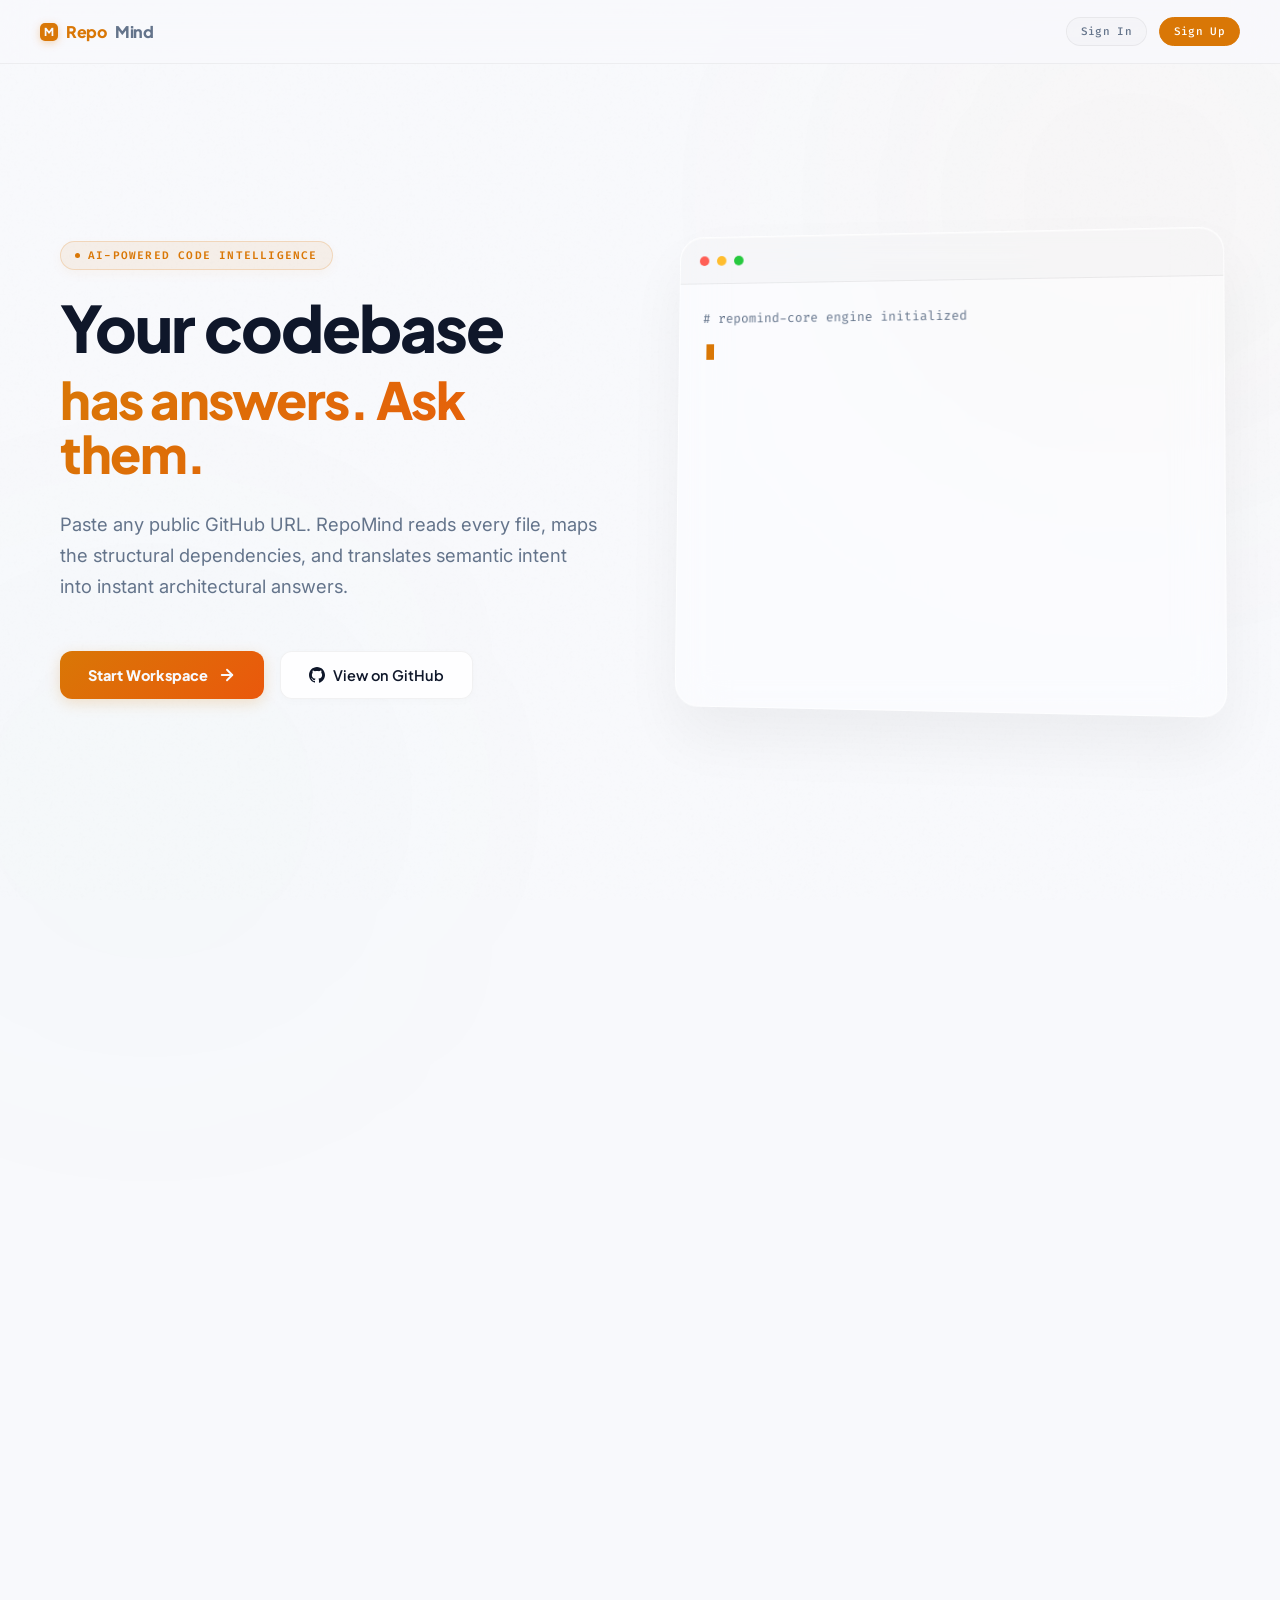
==== frontend/index.html @ 43e49ae8 "Initial RepoMind implementation commit" ====
<!DOCTYPE html>
<html lang="en">
<head>
  <meta charset="UTF-8" />
  <meta name="viewport" content="width=device-width, initial-scale=1.0" />
  <title>RepoMind — Codebase AI Workspace</title>
  <link rel="preconnect" href="https://fonts.googleapis.com" />
  <link rel="preconnect" href="https://fonts.gstatic.com" crossorigin />
  <link href="https://fonts.googleapis.com/css2?family=Plus+Jakarta+Sans:wght@500;600;700;800&family=Inter:wght@400;500;600&family=Fira+Code:wght@400;500&display=swap" rel="stylesheet" />
  <link rel="stylesheet" href="./static_files/index.css">
</head>
<body>

<div class="blob blob-1"></div>
<div class="blob blob-2"></div>
<div class="blob blob-3"></div>

<header>
  <a href="index.html" class="logo">
    <div class="logo-icon">M</div>
    Repo<span>Mind</span>
  </a>
  <div class="nav-pills" id="authNav"></div>
</header>

<section class="hero">
  <div class="hero-content">
    <div class="eyebrow"><span class="eyebrow-dot"></span> AI-Powered Code Intelligence</div>
    <h1 class="headline">Your codebase</h1>
    <div class="headline-sub">has answers. Ask them.</div>
    <p class="tagline">Paste any public GitHub URL. RepoMind reads every file, maps the structural dependencies, and translates semantic intent into instant architectural answers.</p>

    <div class="hero-actions">
      <a href="analyze.html" class="btn-gradient">
        Start Workspace
        <svg width="18" height="18" viewBox="0 0 24 24" fill="none" stroke="currentColor" stroke-width="2.5" stroke-linecap="round" stroke-linejoin="round">
          <line x1="5" y1="12" x2="19" y2="12"></line>
          <polyline points="12 5 19 12 12 19"></polyline>
        </svg>
      </a>
      <a href="https://github.com" target="_blank" class="btn-outline">
        <svg width="16" height="16" viewBox="0 0 24 24" fill="currentColor">
          <path d="M12 0C5.37 0 0 5.37 0 12c0 5.3 3.438 9.8 8.205 11.385.6.113.82-.258.82-.577 0-.285-.01-1.04-.015-2.04-3.338.724-4.042-1.61-4.042-1.61C4.422 18.07 3.633 17.7 3.633 17.7c-1.087-.744.084-.729.084-.729 1.205.084 1.838 1.236 1.838 1.236 1.07 1.835 2.809 1.305 3.495.998.108-.776.417-1.305.76-1.605-2.665-.3-5.466-1.332-5.466-5.93 0-1.31.465-2.38 1.235-3.22-.135-.303-.54-1.523.105-3.176 0 0 1.005-.322 3.3 1.23.96-.267 1.98-.399 3-.405 1.02.006 2.04.138 3 .405 2.28-1.552 3.285-1.23 3.285-1.23.645 1.653.24 2.873.12 3.176.765.84 1.23 1.91 1.23 3.22 0 4.61-2.805 5.625-5.475 5.92.42.36.81 1.096.81 2.22 0 1.606-.015 2.896-.015 3.286 0 .315.21.69.825.57C20.565 21.795 24 17.295 24 12c0-6.63-5.37-12-12-12"/>
        </svg>
        View on GitHub
      </a>
    </div>
  </div>

  <div class="hero-visual">
    <div class="glass-terminal">
      <div class="term-header">
        <div class="term-dot" style="background:#ff5f56"></div>
        <div class="term-dot" style="background:#ffbd2e"></div>
        <div class="term-dot" style="background:#27c93f"></div>
      </div>
      <div class="term-body" id="heroTerminalBody">
        <span class="typing-cursor"></span>
      </div>
    </div>
  </div>
</section>

<div class="stack-banner">
  <div class="stack-title">Engineered with modern infrastructure</div>
  <div class="stack-logos">
    <div class="stack-item"><span>🚀</span> FastAPI</div>
    <div class="stack-item"><span>⚛️</span> React / MERN</div>
    <div class="stack-item"><span>🎯</span> Qdrant Vectors</div>
    <div class="stack-item"><span>⚡</span> Groq Llama</div>
    <div class="stack-item"><span>✨</span> Google Gemini</div>
  </div>
</div>

<section class="bento-section">
  <div class="section-header">
    <h2 class="section-title">Deep code understanding.</h2>
    <p class="section-desc">RepoMind builds an Abstract Syntax Tree mapping of your logic, not just text matching. It understands how your full-stack app connects.</p>
  </div>
  
  <div class="bento-grid">
    <div class="bento-card bento-large">
      <div class="bento-icon">🏛️</div>
      <h3 class="bento-title">Architecture Mapping</h3>
      <p class="bento-text">Extract high-level design maps, structural layers, API schemas, and execution flow instantly. See how your routes interact with database models without reading a single file manually.</p>
    </div>
    <div class="bento-card">
      <div class="bento-icon">🔍</div>
      <h3 class="bento-title">Semantic Search</h3>
      <p class="bento-text">Query by logic or intent using natural language. Stop Ctrl+F-ing for variable names and start searching for functionality.</p>
    </div>
    <div class="bento-card">
      <div class="bento-icon">🔗</div>
      <h3 class="bento-title">Dependency Tracing</h3>
      <p class="bento-text">Map internal imports and third-party package linkages across complex monorepos automatically.</p>
    </div>
    <div class="bento-card bento-large">
      <div class="bento-icon">🛡️</div>
      <h3 class="bento-title">Security & Refactoring Audits</h3>
      <p class="bento-text">Instantly scan configuration settings, flag exposed secrets, and spot vulnerabilities or obsolete coding practices hidden deep in legacy files or utility functions.</p>
    </div>
  </div>
</section>

<section class="workflow">
  <div class="section-header" style="margin-bottom: 48px;">
    <h2 class="section-title">The Ingestion Pipeline</h2>
  </div>
  
  <div class="step-container">
    <div class="step">
      <div class="step-num">1</div>
      <div class="step-content">
        <h3 class="step-title">Paste URL & Clone</h3>
        <p class="step-desc">Enter any public GitHub repository. RepoMind instantly pulls the raw files, ignoring boilerplate and build artifacts, focusing purely on logic.</p>
      </div>
    </div>
    <div class="step">
      <div class="step-num">2</div>
      <div class="step-content">
        <h3 class="step-title">Chunking & Vectorization</h3>
        <p class="step-desc">The code is parsed into ~600-token chunks preserving function bounds, embedded using Gemini neural engines, and indexed into Qdrant.</p>
      </div>
    </div>
    <div class="step">
      <div class="step-num">3</div>
      <div class="step-content">
        <h3 class="step-title">Interactive Workspace</h3>
        <p class="step-desc">Enter the Dossier console. Ask questions and get cited responses referencing exact files and code blocks mapped across the network.</p>
      </div>
    </div>
  </div>
</section>

<section class="cta-section">
  <div class="cta-card">
    <h2>Ready to master any codebase?</h2>
    <p>Drop a GitHub URL and start asking. No setup, no complex API key configs needed. Just pure semantic intelligence.</p>
    <a href="analyze.html" class="btn-gradient" style="padding: 16px 36px; font-size: 16px;">
      Initialize Workspace
    </a>
  </div>
</section>

<footer>
  <div class="footer-logo">Repo<span>Mind</span></div>
  <div class="footer-links">
    <a href="privacy.html" style="color: inherit; text-decoration: none; transition: color 0.15s;" onmouseover="this.style.color='var(--amber)'" onmouseout="this.style.color='inherit'">Privacy Policy</a>
    <a href="terms.html" style="color: inherit; text-decoration: none; transition: color 0.15s;" onmouseover="this.style.color='var(--amber)'" onmouseout="this.style.color='inherit'">Terms of Service</a>
    <a href="https://github.com" target="_blank" style="color: inherit; text-decoration: none; transition: color 0.15s;" onmouseover="this.style.color='var(--amber)'" onmouseout="this.style.color='inherit'">GitHub</a>
  </div>
</footer>

<script src="./static_files/index.js"></script>

</body>
</html>
---- frontend/static_files/index.css ----
/* ── Day Theme Design Tokens ── */
*,
*::before,
*::after {
  box-sizing: border-box;
  margin: 0;
  padding: 0;
}

:root {
  --bg: #f8f9fc;
  --surface: rgba(255, 255, 255, 0.65);
  --surface2: rgba(255, 255, 255, 0.85);
  --border: rgba(0, 0, 0, 0.05);
  --border-light: rgba(255, 255, 255, 0.85);
  --amber: #d97706;
  --amber-dim: rgba(217, 119, 6, 0.08);
  --amber-glow: rgba(217, 119, 6, 0.15);
  --green: #059669;
  --red: #dc2626;
  --text: #0f172a;
  --muted: #64748b;

  --mono: "Fira Code", monospace;
  --sans: "Plus Jakarta Sans", sans-serif;
  --body-font: "Inter", sans-serif;
}

html,
body {
  height: 100%;
  background: var(--bg);
  color: var(--text);
  font-family: var(--body-font);
  -webkit-font-smoothing: antialiased;
  overflow-x: hidden;
  scroll-behavior: smooth;
}

/* ── Noise grain overlay ── */
body::before {
  content: "";
  position: fixed;
  inset: 0;
  z-index: 0;
  pointer-events: none;
  background-image: url("data:image/svg+xml,%3Csvg viewBox='0 0 256 256' xmlns='http://www.w3.org/2000/svg'%3E%3Cfilter id='noise'%3E%3CfeTurbulence type='fractalNoise' baseFrequency='0.9' numOctaves='4' stitchTiles='stitch'/%3E%3C/filter%3E%3Crect width='100%25' height='100%25' filter='url(%23noise)' opacity='0.03'/%3E%3C/svg%3E");
  opacity: 0.5;
}

/* ── Glow blobs ── */
.blob {
  position: fixed;
  border-radius: 50%;
  filter: blur(140px);
  pointer-events: none;
  z-index: 0;
}
.blob-1 {
  width: 600px;
  height: 600px;
  background: radial-gradient(
    circle,
    rgba(217, 119, 6, 0.06) 0%,
    transparent 70%
  );
  top: -100px;
  right: -150px;
}
.blob-2 {
  width: 500px;
  height: 500px;
  background: radial-gradient(
    circle,
    rgba(5, 150, 105, 0.05) 0%,
    transparent 70%
  );
  bottom: -150px;
  left: -100px;
}
.blob-3 {
  width: 400px;
  height: 400px;
  background: radial-gradient(circle, rgba(2ea580c, 0.04) 0%, transparent 70%);
  top: 40%;
  left: 30%;
}

/* ── Header ── */
header {
  position: fixed;
  top: 0;
  left: 0;
  right: 0;
  z-index: 100;
  display: flex;
  align-items: center;
  justify-content: space-between;
  padding: 0 40px;
  height: 64px;
  border-bottom: 1px solid var(--border);
  background: rgba(248, 249, 252, 0.75);
  backdrop-filter: blur(20px);
  -webkit-backdrop-filter: blur(20px);
}
.logo {
  font-family: var(--sans);
  font-size: 16px;
  font-weight: 800;
  color: var(--amber);
  letter-spacing: -0.3px;
  display: flex;
  align-items: center;
  gap: 8px;
  text-decoration: none;
}
.logo span {
  color: var(--muted);
}
.logo-icon {
  width: 18px;
  height: 18px;
  border-radius: 5px;
  background: var(--amber);
  display: flex;
  align-items: center;
  justify-content: center;
  color: #f8f9fc;
  font-weight: 800;
  font-size: 11px;
  box-shadow: 0 2px 8px rgba(217, 119, 6, 0.3);
}
.nav-pills {
  display: flex;
  gap: 12px;
  align-items: center;
}
.npill {
  font-family: var(--mono);
  font-size: 11px;
  color: var(--muted);
  background: rgba(0, 0, 0, 0.015);
  border: 1px solid var(--border);
  padding: 6px 14px;
  border-radius: 20px;
  letter-spacing: 0.3px;
  transition: all 0.2s cubic-bezier(0.4, 0, 0.2, 1);
  cursor: pointer;
  text-decoration: none;
  font-weight: 500;
}
.npill:hover {
  color: var(--text);
  border-color: var(--amber);
  background: var(--amber-dim);
  transform: translateY(-1px);
  box-shadow: 0 2px 8px rgba(217, 119, 6, 0.08);
}
.npill:active {
  transform: translateY(0);
}

/* ── Common Typography & Components ── */
.eyebrow {
  display: inline-flex;
  align-items: center;
  gap: 8px;
  font-family: var(--mono);
  font-size: 11px;
  color: var(--amber);
  letter-spacing: 1.2px;
  text-transform: uppercase;
  background: var(--amber-dim);
  border: 1px solid rgba(217, 119, 6, 0.2);
  padding: 6px 14px;
  border-radius: 20px;
  margin-bottom: 24px;
  font-weight: 600;
  box-shadow: 0 4px 12px rgba(217, 119, 6, 0.05);
  transition: transform 0.2s ease;
}
.eyebrow:hover {
  transform: scale(1.02);
}
.eyebrow-dot {
  width: 5px;
  height: 5px;
  border-radius: 50%;
  background: var(--amber);
  animation: pulse 1.4s ease-in-out infinite;
}
@keyframes pulse {
  0%,
  100% {
    opacity: 1;
  }
  50% {
    opacity: 0.3;
  }
}

.btn-gradient {
  display: inline-flex;
  align-items: center;
  justify-content: center;
  gap: 10px;
  background: linear-gradient(135deg, var(--amber) 0%, #ea580c 100%);
  color: #f8f9fc;
  border: none;
  border-radius: 12px;
  font-family: var(--sans);
  font-size: 14.5px;
  font-weight: 800;
  padding: 14px 28px;
  cursor: pointer;
  transition: all 0.2s cubic-bezier(0.16, 1, 0.3, 1);
  box-shadow: 0 4px 15px rgba(217, 119, 6, 0.2);
  text-decoration: none;
}
.btn-gradient:hover {
  transform: translateY(-2px);
  box-shadow: 0 8px 25px rgba(217, 119, 6, 0.3);
}
.btn-gradient:active {
  transform: scale(0.97);
}

.btn-outline {
  display: inline-flex;
  align-items: center;
  justify-content: center;
  gap: 8px;
  background: var(--surface2);
  color: var(--text);
  border: 1px solid var(--border);
  border-radius: 12px;
  font-family: var(--sans);
  font-size: 14.5px;
  font-weight: 600;
  padding: 14px 28px;
  cursor: pointer;
  transition: all 0.2s cubic-bezier(0.16, 1, 0.3, 1);
  text-decoration: none;
  box-shadow: 0 2px 10px rgba(0, 0, 0, 0.02);
}
.btn-outline:hover {
  background: #fff;
  border-color: rgba(217, 119, 6, 0.2);
  box-shadow: 0 4px 15px rgba(217, 119, 6, 0.05);
  transform: translateY(-2px);
}
.btn-outline:active {
  transform: scale(0.97);
}

/* ── Split Hero Section ── */
.hero {
  position: relative;
  z-index: 10;
  min-height: 100vh;
  display: grid;
  grid-template-columns: 1fr 1fr;
  align-items: center;
  gap: 60px;
  padding: 120px 60px 80px;
  max-width: 1400px;
  margin: 0 auto;
}
.hero-content {
  display: flex;
  flex-direction: column;
  align-items: flex-start;
}

.headline {
  font-family: var(--sans);
  font-size: clamp(3rem, 5vw, 4.5rem);
  font-weight: 800;
  line-height: 1.05;
  letter-spacing: -2px;
  margin-bottom: 12px;
  color: var(--text);
}
.headline-sub {
  font-family: var(--sans);
  font-size: clamp(2.5rem, 4vw, 3.8rem);
  font-weight: 800;
  line-height: 1.05;
  letter-spacing: -1.5px;
  color: transparent;
  background: linear-gradient(135deg, var(--amber) 0%, #ea580c 100%);
  -webkit-background-clip: text;
  background-clip: text;
  margin-bottom: 28px;
}
.tagline {
  font-size: clamp(1rem, 1.5vw, 1.15rem);
  color: var(--muted);
  font-weight: 400;
  line-height: 1.7;
  margin-bottom: 48px;
  max-width: 540px;
}
.hero-actions {
  display: flex;
  gap: 16px;
  flex-wrap: wrap;
}

/* Animated Terminal Visual in Hero */
.hero-visual {
  position: relative;
  w-width: 100%;
  height: 480px;
  perspective: 1000px;
}
.glass-terminal {
  width: 100%;
  height: 100%;
  background: rgba(255, 255, 255, 0.4);
  backdrop-filter: blur(24px) saturate(180%);
  -webkit-backdrop-filter: blur(24px);
  border: 1px solid rgba(255, 255, 255, 0.6);
  border-radius: 24px;
  box-shadow:
    0 30px 60px rgba(0, 0, 0, 0.05),
    inset 0 1px 0 rgba(255, 255, 255, 0.9);
  display: flex;
  flex-direction: column;
  overflow: hidden;
  transform: rotateY(-5deg) rotateX(2deg);
  transition: transform 0.5s ease;
  animation: float 6s ease-in-out infinite;
}
.glass-terminal:hover {
  transform: rotateY(0deg) rotateX(0deg);
}
@keyframes float {
  0%,
  100% {
    transform: translateY(0) rotateY(-5deg) rotateX(2deg);
  }
  50% {
    transform: translateY(-15px) rotateY(-3deg) rotateX(1deg);
  }
}

.term-header {
  height: 48px;
  background: rgba(0, 0, 0, 0.02);
  border-bottom: 1px solid var(--border);
  display: flex;
  align-items: center;
  padding: 0 20px;
  gap: 8px;
}
.term-dot {
  width: 10px;
  height: 10px;
  border-radius: 50%;
}
.term-body {
  padding: 24px;
  font-family: var(--mono);
  font-size: 13px;
  color: var(--text);
  line-height: 1.8;
}
.code-comment {
  color: var(--muted);
}
.code-keyword {
  color: var(--amber);
  font-weight: 600;
}
.code-string {
  color: var(--green);
}
.code-func {
  color: #0284c7;
}
.typing-cursor {
  display: inline-block;
  width: 8px;
  height: 16px;
  background: var(--amber);
  vertical-align: middle;
  animation: blink 1s step-end infinite;
  margin-left: 4px;
}
@keyframes blink {
  50% {
    opacity: 0;
  }
}

/* ── Tech Stack Banner ── */
.stack-banner {
  position: relative;
  z-index: 10;
  border-top: 1px solid var(--border);
  border-bottom: 1px solid var(--border);
  background: rgba(255, 255, 255, 0.3);
  padding: 32px 0;
  display: flex;
  flex-direction: column;
  align-items: center;
}
.stack-title {
  font-family: var(--mono);
  font-size: 10px;
  color: var(--muted);
  text-transform: uppercase;
  letter-spacing: 2px;
  margin-bottom: 20px;
}
.stack-logos {
  display: flex;
  gap: 40px;
  align-items: center;
  opacity: 0.6;
  filter: grayscale(100%);
  transition: all 0.3s;
  flex-wrap: wrap;
  justify-content: center;
}
.stack-logos:hover {
  opacity: 1;
  filter: grayscale(0%);
}
.stack-item {
  font-family: var(--sans);
  font-size: 14px;
  font-weight: 700;
  color: var(--text);
  display: flex;
  align-items: center;
  gap: 8px;
}

/* ── Bento Box Features ── */
.bento-section {
  position: relative;
  z-index: 10;
  padding: 120px 40px;
  max-width: 1200px;
  margin: 0 auto;
}
.section-header {
  text-align: center;
  margin-bottom: 64px;
}
.section-title {
  font-family: var(--sans);
  font-size: clamp(2rem, 3.5vw, 2.8rem);
  font-weight: 800;
  letter-spacing: -1px;
  color: var(--text);
  margin-bottom: 16px;
}
.section-desc {
  font-size: 15px;
  color: var(--muted);
  max-width: 600px;
  margin: 0 auto;
  line-height: 1.6;
}

.bento-grid {
  display: grid;
  grid-template-columns: repeat(3, 1fr);
  grid-auto-rows: 260px;
  gap: 20px;
}
.bento-card {
  background: var(--surface);
  backdrop-filter: blur(20px);
  border: 1px solid var(--border);
  border-top-color: rgba(255, 255, 255, 0.9);
  border-radius: 24px;
  padding: 32px;
  display: flex;
  flex-direction: column;
  justify-content: flex-end;
  position: relative;
  overflow: hidden;
  transition:
    transform 0.3s,
    box-shadow 0.3s,
    border-color 0.3s;
  box-shadow: 0 10px 30px rgba(0, 0, 0, 0.02);
}
.bento-card:hover {
  transform: translateY(-4px);
  box-shadow: 0 20px 40px rgba(217, 119, 6, 0.06);
  border-color: rgba(217, 119, 6, 0.2);
}
.bento-card::before {
  content: "";
  position: absolute;
  top: 0;
  left: 0;
  right: 0;
  height: 100px;
  background: linear-gradient(
    180deg,
    rgba(217, 119, 6, 0.05) 0%,
    transparent 100%
  );
  opacity: 0;
  transition: opacity 0.3s;
}
.bento-card:hover::before {
  opacity: 1;
}

.bento-icon {
  position: absolute;
  top: 32px;
  left: 32px;
  width: 48px;
  height: 48px;
  border-radius: 12px;
  background: #fff;
  border: 1px solid var(--border);
  display: flex;
  align-items: center;
  justify-content: center;
  font-size: 20px;
  box-shadow: 0 4px 12px rgba(0, 0, 0, 0.03);
  color: var(--amber);
}
.bento-title {
  font-family: var(--sans);
  font-size: 18px;
  font-weight: 800;
  color: var(--text);
  margin-bottom: 8px;
}
.bento-text {
  font-size: 13.5px;
  color: var(--muted);
  line-height: 1.6;
}

.bento-large {
  grid-column: span 2;
}

/* ── How it Works Workflow ── */
.workflow {
  position: relative;
  z-index: 10;
  padding: 80px 40px;
  max-width: 1000px;
  margin: 0 auto;
  background: linear-gradient(
    180deg,
    transparent,
    rgba(255, 255, 255, 0.4) 50%,
    transparent
  );
}
.step-container {
  display: flex;
  flex-direction: column;
  gap: 24px;
  position: relative;
}
.step-container::before {
  content: "";
  position: absolute;
  left: 32px;
  top: 10px;
  bottom: 10px;
  width: 2px;
  background: var(--border);
}
.step {
  display: flex;
  gap: 32px;
  align-items: flex-start;
  position: relative;
}
.step-num {
  width: 64px;
  height: 64px;
  border-radius: 16px;
  background: #fff;
  border: 1px solid var(--border);
  display: flex;
  align-items: center;
  justify-content: center;
  font-family: var(--mono);
  font-size: 18px;
  font-weight: 700;
  color: var(--amber);
  box-shadow: 0 8px 20px rgba(217, 119, 6, 0.05);
  z-index: 2;
  flex-shrink: 0;
}
.step-content {
  background: var(--surface2);
  padding: 32px;
  border-radius: 20px;
  border: 1px solid var(--border);
  flex: 1;
  box-shadow: 0 4px 15px rgba(0, 0, 0, 0.02);
}
.step-title {
  font-family: var(--sans);
  font-size: 18px;
  font-weight: 800;
  color: var(--text);
  margin-bottom: 8px;
}
.step-desc {
  font-size: 14px;
  color: var(--muted);
  line-height: 1.6;
}

/* ── Massive CTA ── */
.cta-section {
  position: relative;
  z-index: 10;
  padding: 120px 40px;
  text-align: center;
}
.cta-card {
  max-width: 800px;
  margin: 0 auto;
  background: rgba(255, 255, 255, 0.7);
  backdrop-filter: blur(30px) saturate(200%);
  border: 1px solid rgba(255, 255, 255, 0.8);
  border-radius: 32px;
  padding: 80px 40px;
  box-shadow:
    0 40px 100px rgba(217, 119, 6, 0.08),
    inset 0 2px 0 rgba(255, 255, 255, 1);
}
.cta-card h2 {
  font-family: var(--sans);
  font-size: clamp(2.2rem, 4vw, 3rem);
  font-weight: 800;
  letter-spacing: -1px;
  margin-bottom: 24px;
  color: var(--text);
}
.cta-card p {
  font-size: 16px;
  color: var(--muted);
  margin-bottom: 40px;
  max-width: 500px;
  margin-left: auto;
  margin-right: auto;
}

/* ── Footer ── */
footer {
  position: relative;
  z-index: 10;
  border-top: 1px solid var(--border);
  padding: 32px 60px;
  display: flex;
  align-items: center;
  justify-content: space-between;
  background: rgba(255, 255, 255, 0.4);
}
.footer-logo {
  font-family: var(--sans);
  font-size: 14px;
  font-weight: 800;
  color: var(--muted);
}
.footer-logo span {
  color: var(--amber);
}
.footer-links {
  display: flex;
  gap: 24px;
  font-family: var(--mono);
  font-size: 11px;
  color: var(--muted);
}

@media (max-width: 1024px) {
  .hero {
    grid-template-columns: 1fr;
    padding-top: 140px;
    text-align: center;
    gap: 40px;
  }
  .hero-content {
    align-items: center;
  }
  .tagline {
    margin: 0 auto 40px;
  }
  .hero-visual {
    height: 350px;
  }
  .bento-grid {
    grid-template-columns: 1fr 1fr;
  }
  .bento-large {
    grid-column: span 2;
  }
}
@media (max-width: 768px) {
  header {
    padding: 0 20px;
  }
  .nav-pills .npill:not(:last-child) {
    display: none;
  } /* Hide all but auth button on mobile */
  .bento-grid {
    grid-template-columns: 1fr;
  }
  .bento-large {
    grid-column: span 1;
  }
  .step {
    flex-direction: column;
    gap: 16px;
  }
  .step-container::before {
    left: 32px;
  }
  footer {
    flex-direction: column;
    gap: 16px;
    text-align: center;
    padding: 32px 20px;
  }
}
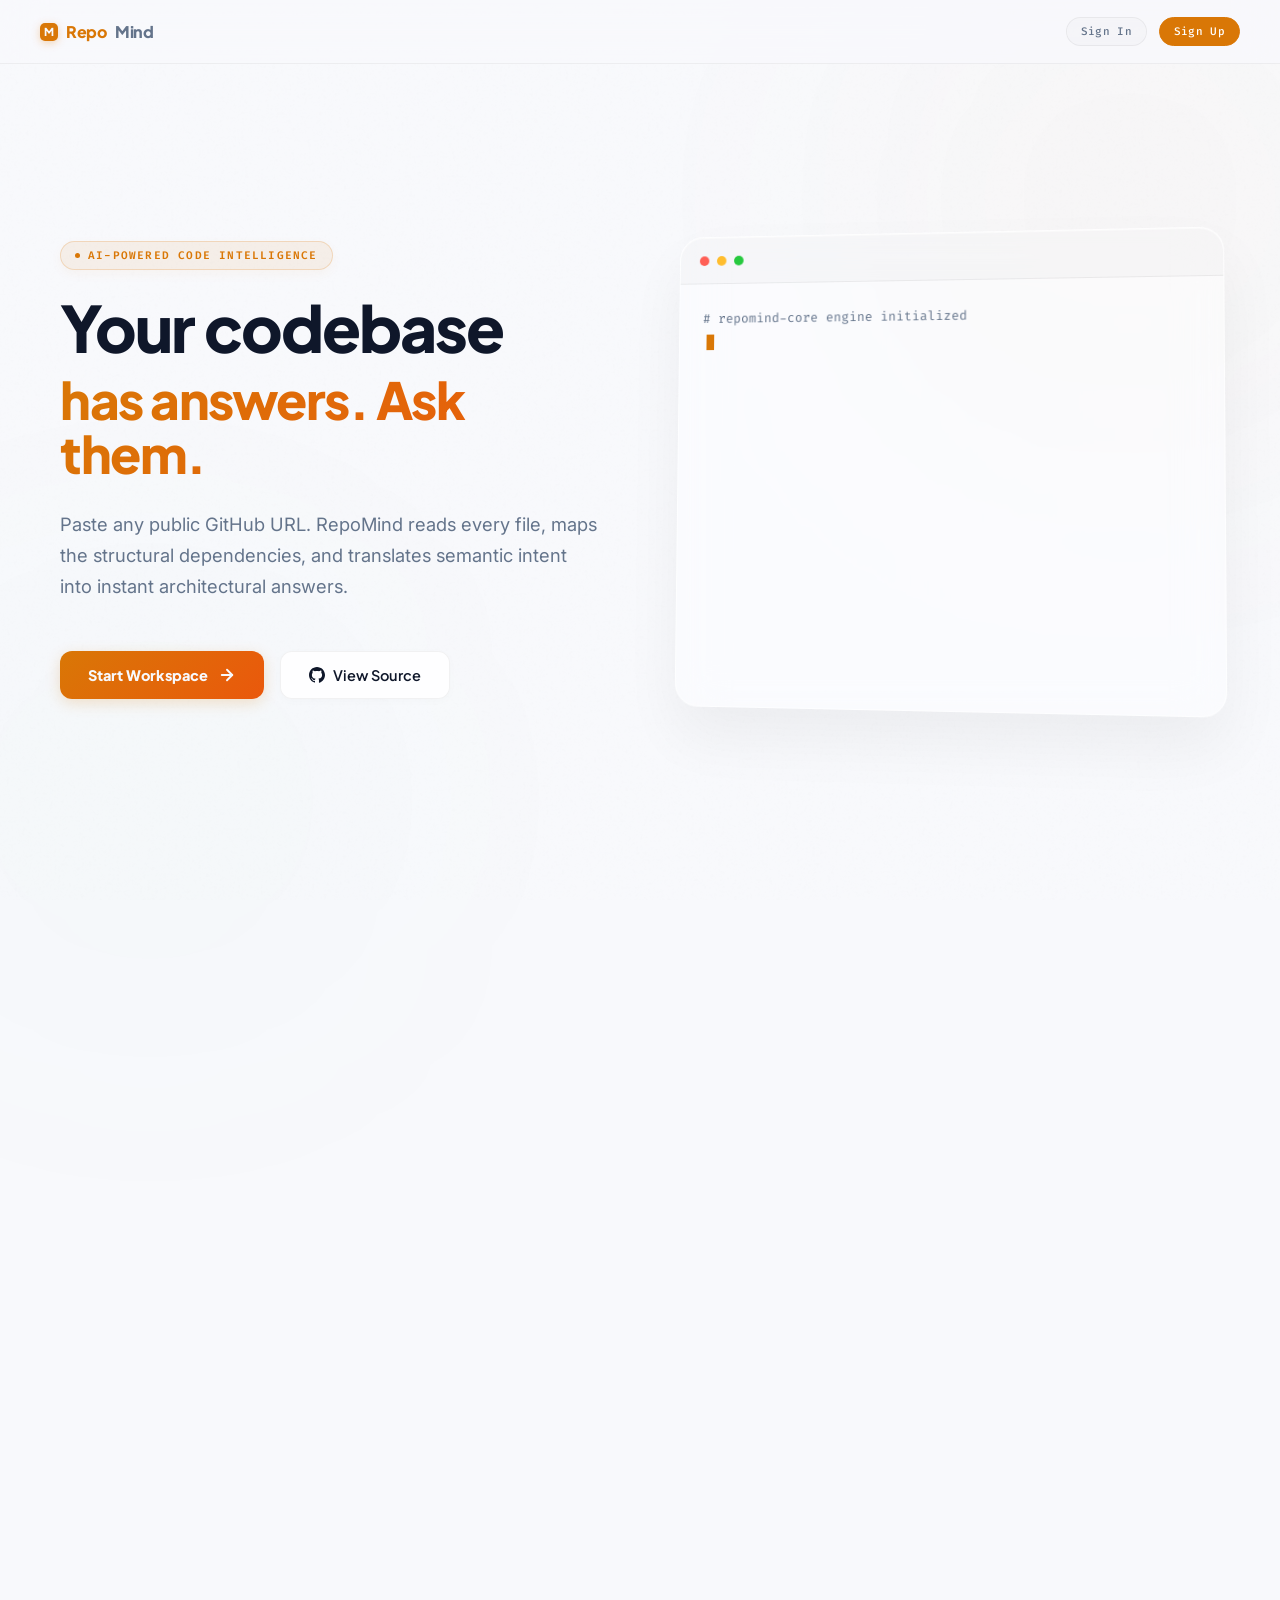
==== commit ae8abfb5: "Added Preindex urls to frontend/analyze.html" ====
--- a/frontend/index.html
+++ b/frontend/index.html
@@ -38,11 +38,11 @@
           <polyline points="12 5 19 12 12 19"></polyline>
         </svg>
       </a>
-      <a href="https://github.com" target="_blank" class="btn-outline">
+      <a href="https://github.com/Gyan-Ranjan-01/RepoMind" target="_blank" class="btn-outline">
         <svg width="16" height="16" viewBox="0 0 24 24" fill="currentColor">
           <path d="M12 0C5.37 0 0 5.37 0 12c0 5.3 3.438 9.8 8.205 11.385.6.113.82-.258.82-.577 0-.285-.01-1.04-.015-2.04-3.338.724-4.042-1.61-4.042-1.61C4.422 18.07 3.633 17.7 3.633 17.7c-1.087-.744.084-.729.084-.729 1.205.084 1.838 1.236 1.838 1.236 1.07 1.835 2.809 1.305 3.495.998.108-.776.417-1.305.76-1.605-2.665-.3-5.466-1.332-5.466-5.93 0-1.31.465-2.38 1.235-3.22-.135-.303-.54-1.523.105-3.176 0 0 1.005-.322 3.3 1.23.96-.267 1.98-.399 3-.405 1.02.006 2.04.138 3 .405 2.28-1.552 3.285-1.23 3.285-1.23.645 1.653.24 2.873.12 3.176.765.84 1.23 1.91 1.23 3.22 0 4.61-2.805 5.625-5.475 5.92.42.36.81 1.096.81 2.22 0 1.606-.015 2.896-.015 3.286 0 .315.21.69.825.57C20.565 21.795 24 17.295 24 12c0-6.63-5.37-12-12-12"/>
         </svg>
-        View on GitHub
+        View Source
       </a>
     </div>
   </div>
@@ -147,7 +147,7 @@
   <div class="footer-links">
     <a href="privacy.html" style="color: inherit; text-decoration: none; transition: color 0.15s;" onmouseover="this.style.color='var(--amber)'" onmouseout="this.style.color='inherit'">Privacy Policy</a>
     <a href="terms.html" style="color: inherit; text-decoration: none; transition: color 0.15s;" onmouseover="this.style.color='var(--amber)'" onmouseout="this.style.color='inherit'">Terms of Service</a>
-    <a href="https://github.com" target="_blank" style="color: inherit; text-decoration: none; transition: color 0.15s;" onmouseover="this.style.color='var(--amber)'" onmouseout="this.style.color='inherit'">GitHub</a>
+    <a href="https://github.com/Gyan-Ranjan-01" target="_blank" style="color: inherit; text-decoration: none; transition: color 0.15s;" onmouseover="this.style.color='var(--amber)'" onmouseout="this.style.color='inherit'">GitHub</a>
   </div>
 </footer>
 
